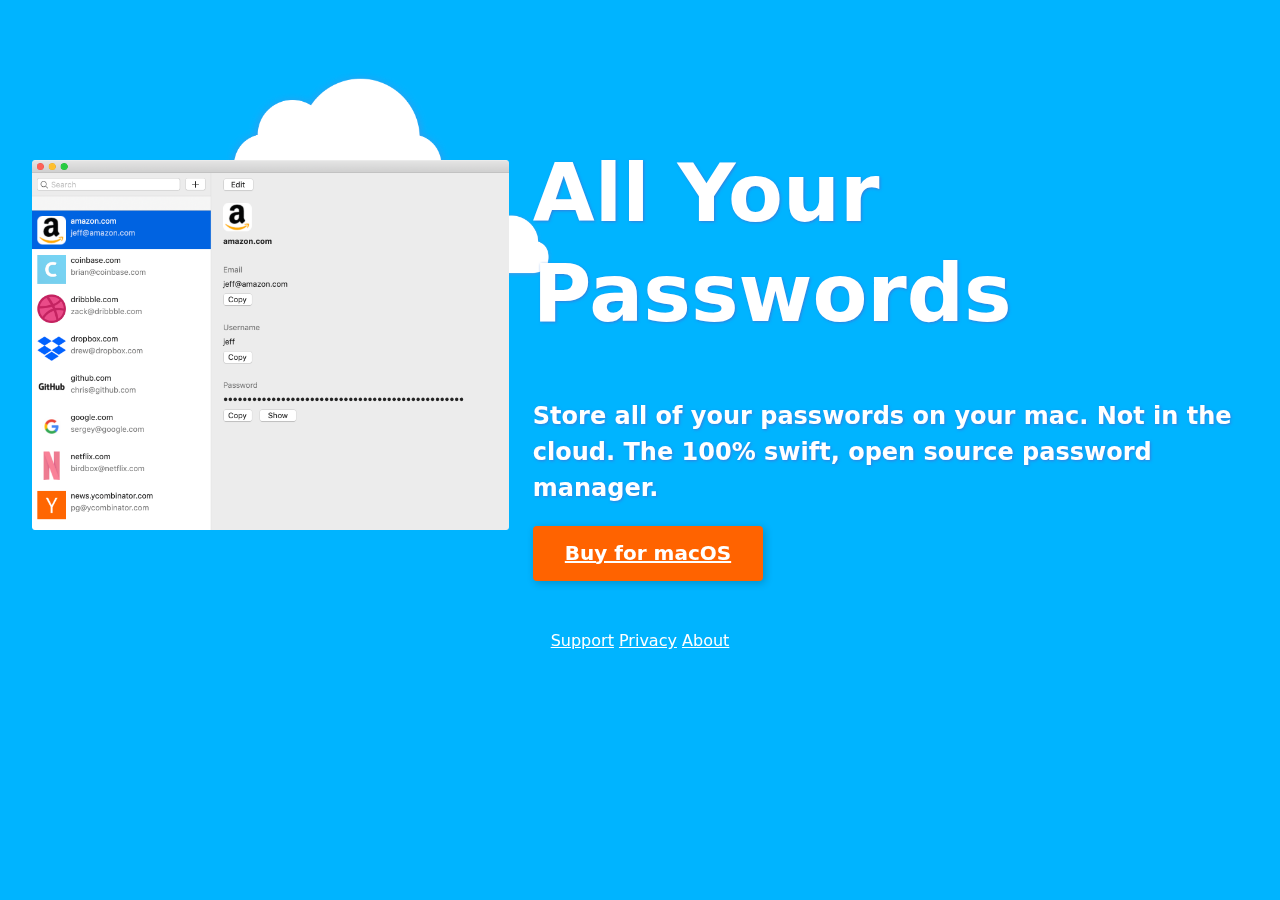
==== index.html @ d954a051 "Add more stuff" ====
<html>
  <head>
    <title>All Your Passwords</title>

    <meta charset="utf-8" />
    <meta name="msapplication-TileColor" content="#da532c">
    <meta name="theme-color" content="#ffffff">
    <meta name="viewport" content="width=device-width,initial-scale=1">
    <meta name="description" content="A macOS app for managing your passwords" />
    <meta name="image" content="https://allyourpasswords.com/social@2x.png" />
    <meta itemprop="name" content="All Your Passwords" />
    <meta itemprop="description" content="A macOS app for managing your passwords" />
    <meta itemprop="image" content="https://allyourpasswords.com/social@2x.png" />
    <meta name="twitter:card" content="summary_large_image" />
    <meta name="twitter:title" content="All Your Passwords" />
    <meta name="twitter:description" content="A macOS app for managing your passwords" />
    <meta name="twitter:site" content="@swlkr" />
    <meta name="twitter:creator" content="@swlkr" />
    <meta name="twitter:image:src" content="https://allyourpasswords.com/social@2x.png" />
    <meta property="og:title" content="All Your Passwords" />
    <meta property="og:description" content="A macOS app for managing your passwords" />
    <meta property="og:image" content="https://allyourpasswords.com/social@2x.png">
    <meta property="og:url" content="https://allyourpasswords.com" />
    <meta property="og:site_name" content="All Your Passwords" />
    <meta property="og:type" content="website" />

    <link rel="apple-touch-icon" sizes="180x180" href="/apple-touch-icon.png">
    <link rel="icon" type="image/png" sizes="32x32" href="/favicon-32x32.png">
    <link rel="icon" type="image/png" sizes="16x16" href="/favicon-16x16.png">
    <link rel="manifest" href="/site.webmanifest">
    <link rel="mask-icon" href="/safari-pinned-tab.svg" color="#5bbad5">

    <link rel="stylesheet" href="tachyons.min.css" />
    <link rel="stylesheet" href="index.css" />
    <link rel="shortcut icon" href="/favicon.ico" />
  </head>
  <body>
    <div id="producthunt" class="tc pa3 bg-orange white f4" style="display: none">
      Welcome product hunt! Use promo code producthunt to get 50% off!
    </div>
    <div class="mw9 center ph3-ns pt6-ns">
      <div class="cf ph2-ns">
        <div class="fl w-100 w-40-ns pt4 ph2 dn db-ns">
          <img src="screenshot.png" />
        </div>
        <div class="fl w-100 w-60-ns pa2">
          <div class="pa2">
            <h1 class="mt0 f-subheadline-l f1 lh-title white" style="text-shadow: 1px 1px 3px #357EDD;">All Your Passwords</h1>
            <h2 class="f3 lh-copy white" style="text-shadow: 1px 1px 3px #357EDD;">
              Store all of your passwords on your mac. Not in the cloud.
              The 100% swift, open source password manager.
            <h2>
            <a href="#!" class="paddle_button f4 br2 shadow-4 bg-orange white grow pv3 ph4 dib" data-product="550998" data-theme="none">
              Buy for macOS
            </a>
          </div>
        </div>
        <div class="fl w-100 w-40-ns pa2 db dn-ns">
          <img src="screenshot.png" />
        </div>
      </div>
    </div>
    <div id="background-wrap">
      <div class="x1">
        <div class="cloud">
          <img src="cloud.png" srcset="cloud@2x.png 1000w, cloud@3x.png 2000w" alt="cloud">
        </div>
      </div>

      <div class="x2">
        <div class="cloud">
          <img src="cloud.png" srcset="cloud@2x.png 1000w, cloud@3x.png 2000w" alt="cloud">
        </div>
      </div>

      <div class="x3">
        <div class="cloud">
          <img src="cloud.png" srcset="cloud@2x.png 1000w, cloud@3x.png 2000w" alt="cloud">
        </div>
      </div>
    </div>
    <div class="h3 db w-100 bottom-0 pa3 tc white">
      <a href="support.html" class="white">Support</a>
      <a href="privacy.html" class="white">Privacy</a>
      <a href="about.html" class="white">About</a>
    </div>
    <script src="https://cdn.paddle.com/paddle/paddle.js"></script>
    <script type="text/javascript">
      Paddle.Setup({ vendor: 39277 });
    </script>
    <script type="text/javascript">
      var urlParams = new URLSearchParams(window.location.search);
      var ref = urlParams.get('ref');
      if(ref === 'producthunt') {
        document.getElementById('producthunt').style.display = 'block';
      }
    </script>
  </body>
</html>
---- index.css ----
body {
  font-family: system-ui, -apple-system, BlinkMacSystemFont, "Segoe UI", Roboto, Helvetica, Arial, sans-serif, "Apple Color Emoji", "Segoe UI Emoji", "Segoe UI Symbol";
  background: #00b4ff;
  color: #333;
  height: 100vh;
  margin: 0;
  padding: 0;
  overflow-x: hidden;
}

#background-wrap {
    bottom: 0;
  left: 0;
  padding-top: 50px;
  position: fixed;
  right: 0;
  top: 0;
  z-index: -1;
}

/* KEYFRAMES */

@-webkit-keyframes animateCloud {
    0% {
        margin-left: -500px;
    }
    100% {
        margin-left: 100%;
    }
}

@-moz-keyframes animateCloud {
    0% {
        margin-left: -500px;
    }
    100% {
        margin-left: 100%;
    }
}

@keyframes animateCloud {
    0% {
        margin-left: -500px;
    }
    100% {
        margin-left: 100%;
    }
}

.blue {
  color: #439EEE;
}

/* ANIMATIONS */

.x1 {
  -webkit-animation: animateCloud 35s linear infinite;
  -moz-animation: animateCloud 35s linear infinite;
  animation: animateCloud 35s linear infinite;

  -webkit-transform: scale(0.65);
  -moz-transform: scale(0.65);
  transform: scale(0.65);
}

.x2 {
  -webkit-animation: animateCloud 20s linear infinite;
  -moz-animation: animateCloud 20s linear infinite;
  animation: animateCloud 20s linear infinite;

  -webkit-transform: scale(0.3);
  -moz-transform: scale(0.3);
  transform: scale(0.3);
}

.x3 {
  -webkit-animation: animateCloud 30s linear infinite;
  -moz-animation: animateCloud 30s linear infinite;
  animation: animateCloud 30s linear infinite;

  -webkit-transform: scale(0.5);
  -moz-transform: scale(0.5);
  transform: scale(0.5);
}

/* OBJECTS */

.cloud {
  height: 120px;
  position: relative;
  width: 350px;
}
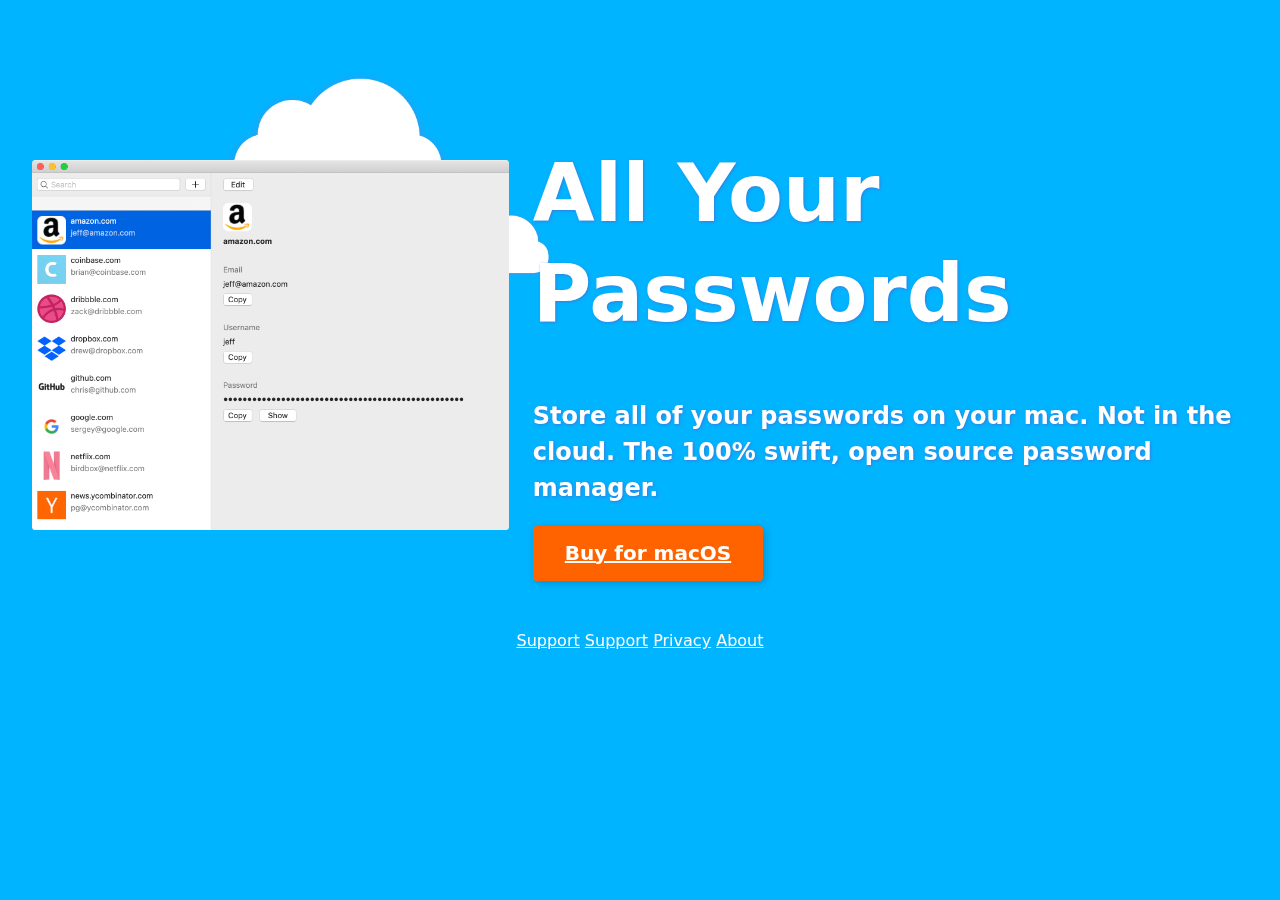
==== commit 9f3852b8: "Add source links better about page" ====
--- a/index.html
+++ b/index.html
@@ -36,7 +36,7 @@
   </head>
   <body>
     <div id="producthunt" class="tc pa3 bg-orange white f4" style="display: none">
-      Welcome product hunt! Use promo code producthunt to get 50% off!
+      Welcome product hunt! Use promo code ph-50 to get 50% off!
     </div>
     <div class="mw9 center ph3-ns pt6-ns">
       <div class="cf ph2-ns">
@@ -80,6 +80,7 @@
       </div>
     </div>
     <div class="h3 db w-100 bottom-0 pa3 tc white">
+      <a href="" class="white">Support</a>
       <a href="support.html" class="white">Support</a>
       <a href="privacy.html" class="white">Privacy</a>
       <a href="about.html" class="white">About</a>
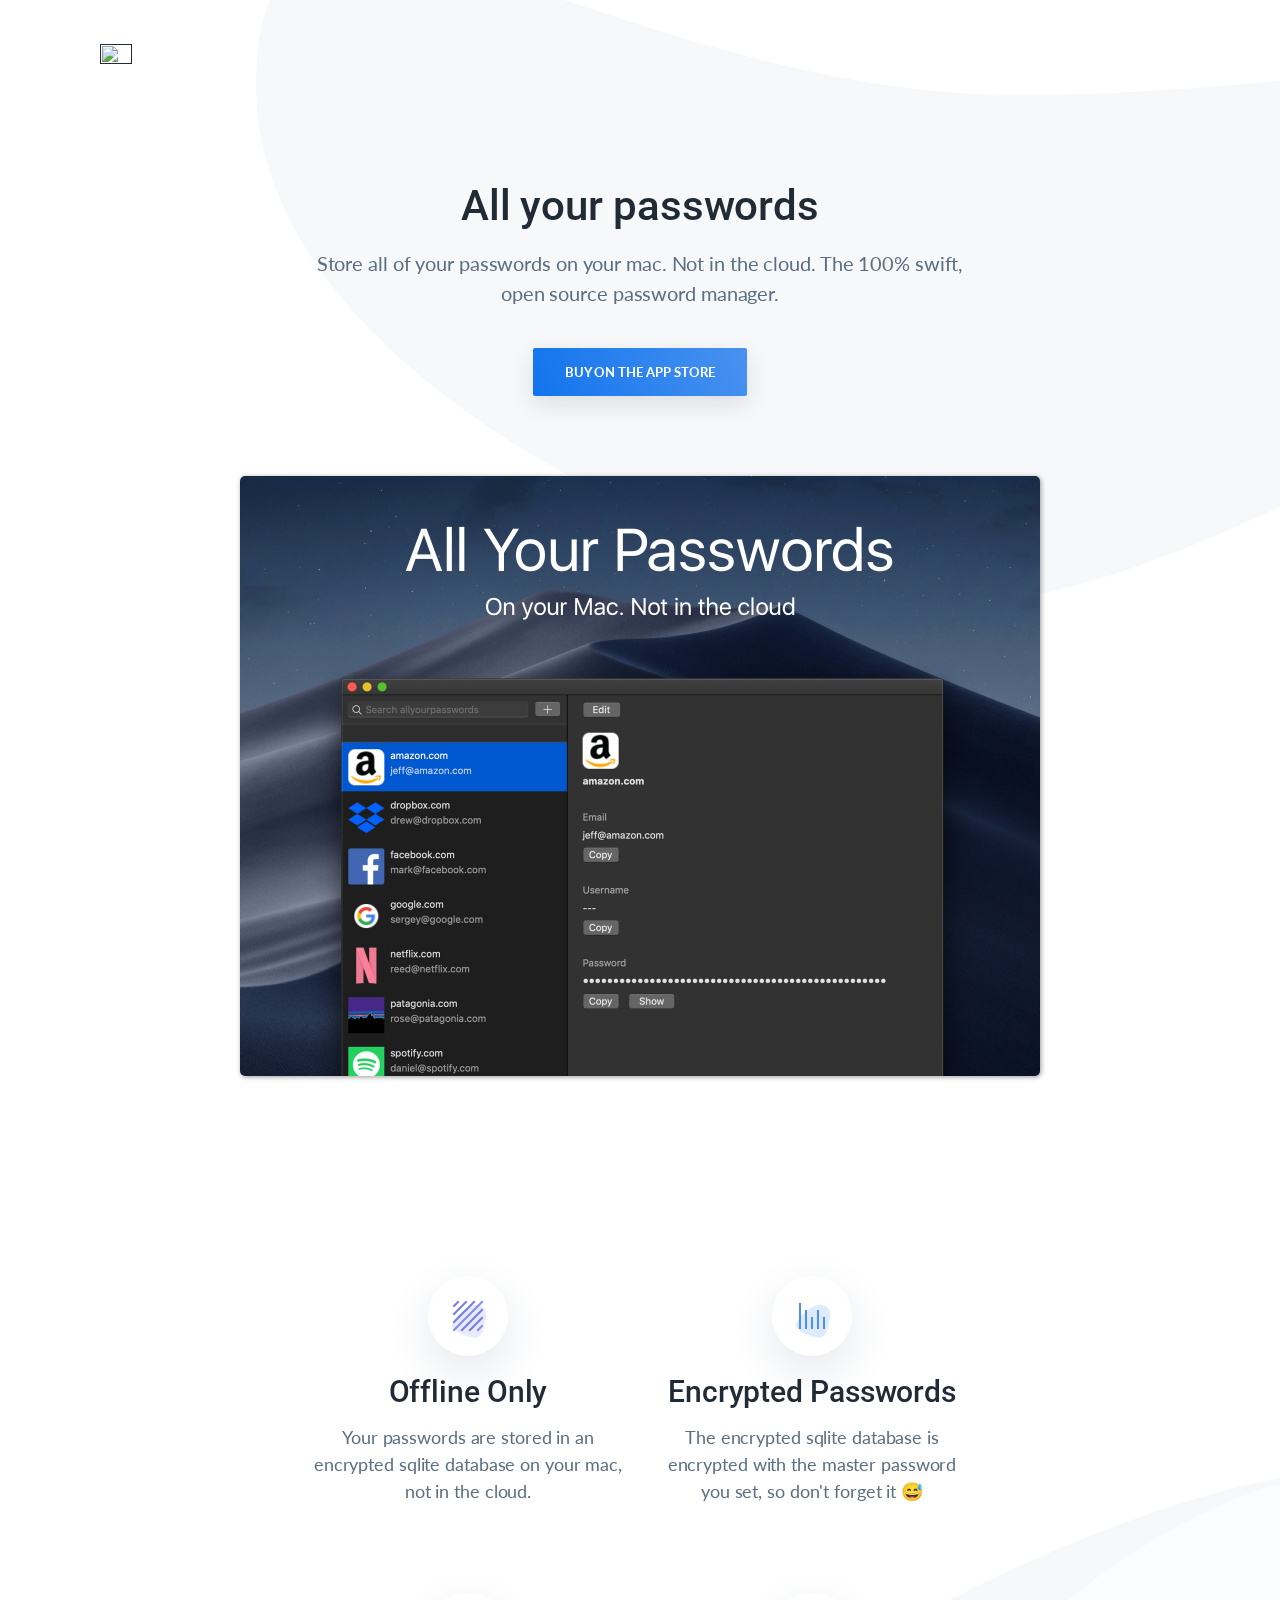
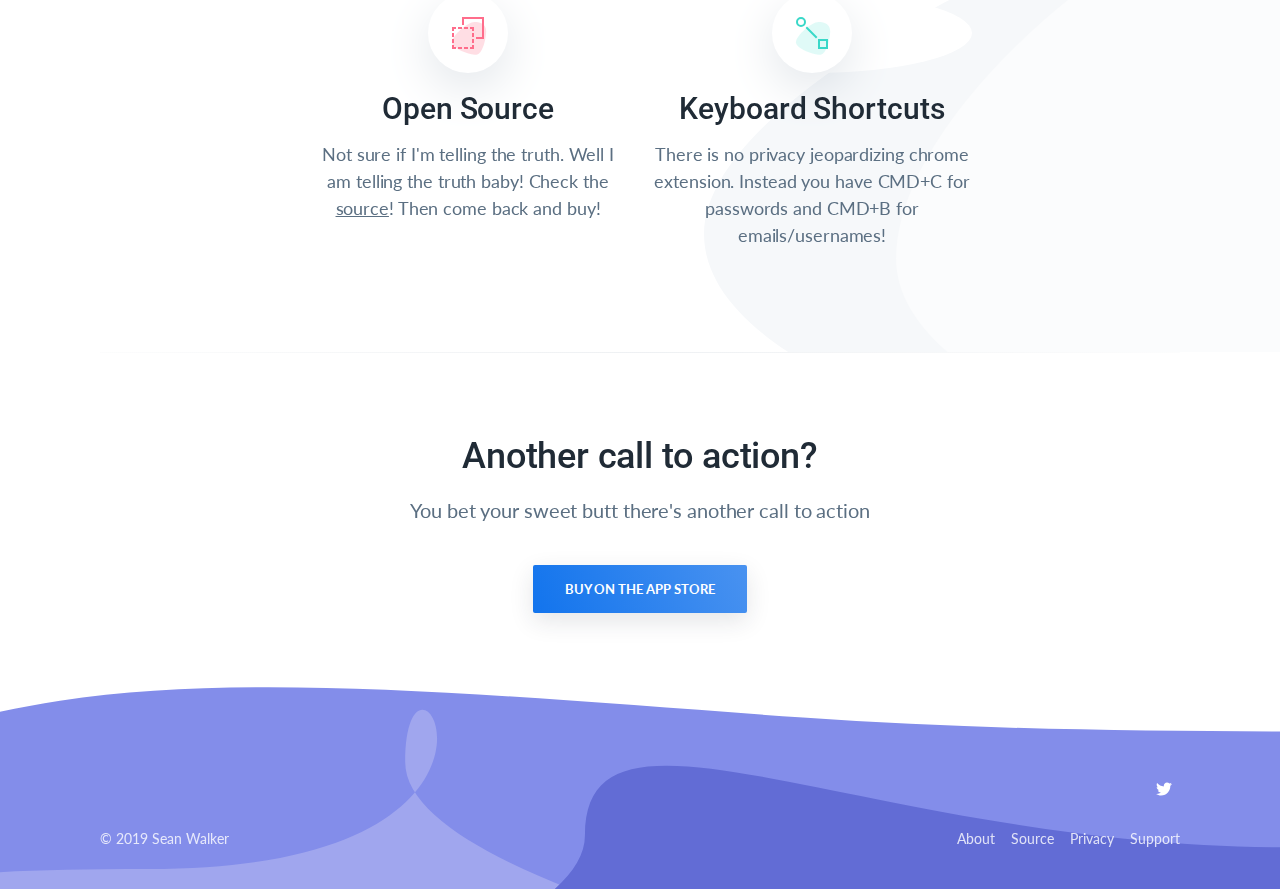
==== commit c8c946f3: "Completely change the lander" ====
--- a/index.html
+++ b/index.html
@@ -1,100 +1,202 @@
-<html>
-  <head>
-    <title>All Your Passwords</title>
-
-    <meta charset="utf-8" />
-    <meta name="msapplication-TileColor" content="#da532c">
-    <meta name="theme-color" content="#ffffff">
-    <meta name="viewport" content="width=device-width,initial-scale=1">
-    <meta name="description" content="A macOS app for managing your passwords" />
-    <meta name="image" content="https://allyourpasswords.com/social@2x.png" />
-    <meta itemprop="name" content="All Your Passwords" />
-    <meta itemprop="description" content="A macOS app for managing your passwords" />
-    <meta itemprop="image" content="https://allyourpasswords.com/social@2x.png" />
-    <meta name="twitter:card" content="summary_large_image" />
-    <meta name="twitter:title" content="All Your Passwords" />
-    <meta name="twitter:description" content="A macOS app for managing your passwords" />
-    <meta name="twitter:site" content="@swlkr" />
-    <meta name="twitter:creator" content="@swlkr" />
-    <meta name="twitter:image:src" content="https://allyourpasswords.com/social@2x.png" />
-    <meta property="og:title" content="All Your Passwords" />
-    <meta property="og:description" content="A macOS app for managing your passwords" />
-    <meta property="og:image" content="https://allyourpasswords.com/social@2x.png">
-    <meta property="og:url" content="https://allyourpasswords.com" />
-    <meta property="og:site_name" content="All Your Passwords" />
-    <meta property="og:type" content="website" />
-
-    <link rel="apple-touch-icon" sizes="180x180" href="/apple-touch-icon.png">
-    <link rel="icon" type="image/png" sizes="32x32" href="/favicon-32x32.png">
-    <link rel="icon" type="image/png" sizes="16x16" href="/favicon-16x16.png">
-    <link rel="manifest" href="/site.webmanifest">
-    <link rel="mask-icon" href="/safari-pinned-tab.svg" color="#5bbad5">
-
-    <link rel="stylesheet" href="tachyons.min.css" />
-    <link rel="stylesheet" href="index.css" />
-    <link rel="shortcut icon" href="/favicon.ico" />
-  </head>
-  <body>
-    <div id="producthunt" class="tc pa3 bg-orange white f4" style="display: none">
-      Welcome product hunt! Use promo code ph-50 to get 50% off!
-    </div>
-    <div class="mw9 center ph3-ns pt6-ns">
-      <div class="cf ph2-ns">
-        <div class="fl w-100 w-40-ns pt4 ph2 dn db-ns">
-          <img src="screenshot.png" />
-        </div>
-        <div class="fl w-100 w-60-ns pa2">
-          <div class="pa2">
-            <h1 class="mt0 f-subheadline-l f1 lh-title white" style="text-shadow: 1px 1px 3px #357EDD;">All Your Passwords</h1>
-            <h2 class="f3 lh-copy white" style="text-shadow: 1px 1px 3px #357EDD;">
-              Store all of your passwords on your mac. Not in the cloud.
-              The 100% swift, open source password manager.
-            <h2>
-            <a href="#!" class="paddle_button f4 br2 shadow-4 bg-orange white grow pv3 ph4 dib" data-product="550998" data-theme="none">
-              Buy for macOS
-            </a>
+<!DOCTYPE html>
+<html lang="en">
+<head>
+  <meta charset="utf-8">
+  <meta http-equiv="X-UA-Compatible" content="IE=edge">
+  <meta name="viewport" content="width=device-width, initial-scale=1">
+  <title>All Your Passwords</title>
+  <link href="https://fonts.googleapis.com/css?family=Lato:400,400i|Roboto:500" rel="stylesheet">
+  <link rel="stylesheet" href="style.css">
+  <meta charset="utf-8" />
+  <meta name="msapplication-TileColor" content="#da532c">
+  <meta name="theme-color" content="#ffffff">
+  <meta name="viewport" content="width=device-width,initial-scale=1">
+  <meta name="description" content="A macOS app for managing your passwords" />
+  <meta name="image" content="https://allyourpasswords.com/social@2x.png" />
+  <meta itemprop="name" content="All Your Passwords" />
+  <meta itemprop="description" content="A macOS app for managing your passwords" />
+  <meta itemprop="image" content="https://allyourpasswords.com/social@2x.png" />
+  <meta name="twitter:card" content="summary_large_image" />
+  <meta name="twitter:title" content="All Your Passwords" />
+  <meta name="twitter:description" content="A macOS app for managing your passwords" />
+  <meta name="twitter:site" content="@swlkr" />
+  <meta name="twitter:creator" content="@swlkr" />
+  <meta name="twitter:image:src" content="https://allyourpasswords.com/social@2x.png" />
+  <meta property="og:title" content="All Your Passwords" />
+  <meta property="og:description" content="A macOS app for managing your passwords" />
+  <meta property="og:image" content="https://allyourpasswords.com/social@2x.png">
+  <meta property="og:url" content="https://allyourpasswords.com" />
+  <meta property="og:site_name" content="All Your Passwords" />
+  <meta property="og:type" content="website" />
+
+  <link rel="apple-touch-icon" sizes="180x180" href="/apple-touch-icon.png">
+  <link rel="icon" type="image/png" sizes="32x32" href="/favicon-32x32.png">
+  <link rel="icon" type="image/png" sizes="16x16" href="/favicon-16x16.png">
+  <link rel="manifest" href="/site.webmanifest">
+  <link rel="mask-icon" href="/safari-pinned-tab.svg" color="#5bbad5">
+  <link rel="shortcut icon" href="/favicon.ico" />
+</head>
+<body class="is-boxed has-animations">
+  <div class="body-wrap boxed-container">
+      <header class="site-header">
+          <div class="container">
+              <div class="site-header-inner">
+                  <div class="brand header-brand">
+                      <h1 class="m-0">
+                          <a href="">
+                            <img src="icon-256@2x.png" width="32" height="32" />
+                          </a>
+                      </h1>
+                  </div>
+              </div>
           </div>
-        </div>
-        <div class="fl w-100 w-40-ns pa2 db dn-ns">
-          <img src="screenshot.png" />
-        </div>
-      </div>
-    </div>
-    <div id="background-wrap">
-      <div class="x1">
-        <div class="cloud">
-          <img src="cloud.png" srcset="cloud@2x.png 1000w, cloud@3x.png 2000w" alt="cloud">
-        </div>
-      </div>
-
-      <div class="x2">
-        <div class="cloud">
-          <img src="cloud.png" srcset="cloud@2x.png 1000w, cloud@3x.png 2000w" alt="cloud">
-        </div>
-      </div>
-
-      <div class="x3">
-        <div class="cloud">
-          <img src="cloud.png" srcset="cloud@2x.png 1000w, cloud@3x.png 2000w" alt="cloud">
-        </div>
-      </div>
-    </div>
-    <div class="h3 db w-100 bottom-0 pa3 tc white">
-      <a href="" class="white">Support</a>
-      <a href="support.html" class="white">Support</a>
-      <a href="privacy.html" class="white">Privacy</a>
-      <a href="about.html" class="white">About</a>
-    </div>
-    <script src="https://cdn.paddle.com/paddle/paddle.js"></script>
-    <script type="text/javascript">
-      Paddle.Setup({ vendor: 39277 });
-    </script>
-    <script type="text/javascript">
-      var urlParams = new URLSearchParams(window.location.search);
-      var ref = urlParams.get('ref');
-      if(ref === 'producthunt') {
-        document.getElementById('producthunt').style.display = 'block';
-      }
-    </script>
-  </body>
+      </header>
+
+      <main>
+          <section class="hero text-center">
+              <div class="container-sm">
+                  <div class="hero-inner">
+                      <h1 class="hero-title h2-mobile mt-0 is-revealing">All your passwords</h1>
+                      <p class="hero-paragraph is-revealing">Store all of your passwords on your mac. Not in the cloud. The 100% swift, open source password manager.</p>
+                      <div class="hero-form newsletter-form field field-grouped is-revealing">
+                          <div class="control" style="margin-left: auto; margin-right: auto">
+                              <a class="button button-primary button-block button-shadow" href="https://itunes.apple.com/us/app/all-your-passwords/id1450537302?mt=12">Buy on the app store</a>
+                          </div>
+                      </div>
+                      <div class="hero-browser">
+
+                          <div class="hero-browser-inner is-revealing" style="box-shadow: 1px 1px 5px #999; border-radius: 5px">
+                            <img src="screenshot1@2x.png" style="border-radius: 5px" />
+                          </div>
+                      </div>
+                  </div>
+              </div>
+          </section>
+
+          <section class="features section text-center">
+              <div class="container">
+                  <div class="features-inner section-inner has-bottom-divider">
+                      <div class="features-wrap">
+                          <div class="feature is-revealing">
+                              <div class="feature-inner">
+                                  <div class="feature-icon">
+                                      <svg width="80" height="80" xmlns="http://www.w3.org/2000/svg">
+                                          <g fill="none" fill-rule="evenodd">
+                                              <path d="M48.066 61.627c6.628 0 10.087-16.79 10.087-23.418 0-6.627-5.025-9.209-11.652-9.209C39.874 29 24 42.507 24 49.135c0 6.627 17.439 12.492 24.066 12.492z" fill-opacity=".24" fill="#A0A6EE"/>
+                                              <path d="M26 54l28-28" stroke="#838DEA" stroke-width="2" stroke-linecap="square"/>
+                                              <path d="M26 46l20-20M26 38l12-12M26 30l4-4M34 54l20-20M42 54l12-12" stroke="#767DE1" stroke-width="2" stroke-linecap="square"/>
+                                              <path d="M50 54l4-4" stroke="#838DEA" stroke-width="2" stroke-linecap="square"/>
+                                          </g>
+                                      </svg>
+                                  </div>
+                                  <h3 class="feature-title">Offline Only</h3>
+                                  <p class="text-sm">Your passwords are stored in an encrypted sqlite database on your mac, not in the cloud.</p>
+                              </div>
+                          </div>
+                          <div class="feature is-revealing">
+                              <div class="feature-inner">
+                                  <div class="feature-icon">
+                                      <svg width="80" height="80" xmlns="http://www.w3.org/2000/svg">
+                                          <g fill="none" fill-rule="evenodd">
+                                              <path d="M48.066 61.627c6.628 0 10.087-16.79 10.087-23.418 0-6.627-5.025-9.209-11.652-9.209C39.874 29 24 42.507 24 49.135c0 6.627 17.439 12.492 24.066 12.492z" fill-opacity=".24" fill="#75ABF3"/>
+                                              <path d="M34 52V35M40 52V42M46 52V35M52 52V42M28 52V28" stroke="#4D8EF7" stroke-width="2" stroke-linecap="square"/>
+                                          </g>
+                                      </svg>
+                                  </div>
+                                  <h3 class="feature-title">Encrypted Passwords</h3>
+                                  <p class="text-sm">The encrypted sqlite database is encrypted with the master password you set, so don't forget it 😅</p>
+                              </div>
+                          </div>
+                      </div>
+                      <div class="features-wrap">
+                          <div class="feature is-revealing">
+                              <div class="feature-inner">
+                                  <div class="feature-icon">
+                                      <svg width="80" height="80" xmlns="http://www.w3.org/2000/svg">
+                                          <g fill="none" fill-rule="evenodd">
+                                              <path d="M48.066 61.627c6.628 0 10.087-16.79 10.087-23.418 0-6.627-5.025-9.209-11.652-9.209C39.874 29 24 42.507 24 49.135c0 6.627 17.439 12.492 24.066 12.492z" fill-opacity=".32" fill="#FF97AC"/>
+                                              <path stroke="#FF6D8B" stroke-width="2" stroke-linecap="square" d="M49 45h6V25H35v6M43 55h2v-2M25 53v2h2M27 35h-2v2"/>
+                                              <path stroke="#FF6D8B" stroke-width="2" stroke-linecap="square" d="M43 35h2v2M39 55h-2M33 55h-2M39 35h-2M33 35h-2M45 49v-2M25 49v-2M25 43v-2M45 43v-2"/>
+                                          </g>
+                                      </svg>
+
+                                  </div>
+                                  <h3 class="feature-title">Open Source</h3>
+                                  <p class="text-sm">Not sure if I'm telling the truth. Well I am telling the truth baby! Check the <a href="https://github.com/swlkr/allyourpasswords">source</a>! Then come back and buy!</p>
+                              </div>
+                          </div>
+                          <div class="feature is-revealing">
+                              <div class="feature-inner">
+                                  <div class="feature-icon">
+                                      <svg width="80" height="80" xmlns="http://www.w3.org/2000/svg">
+                                          <g transform="translate(24 25)" fill="none" fill-rule="evenodd">
+                                              <path d="M24.066 36.627c6.628 0 10.087-16.79 10.087-23.418C34.153 6.582 29.128 4 22.501 4 15.874 4 0 17.507 0 24.135c0 6.627 17.439 12.492 24.066 12.492z" fill-opacity=".32" fill="#A0EEE5"/>
+                                              <circle stroke="#39D8C8" stroke-width="2" stroke-linecap="square" cx="5" cy="4" r="4"/>
+                                              <path stroke="#39D8C8" stroke-width="2" stroke-linecap="square" d="M23 22h8v8h-8zM11 10l9 9"/>
+                                          </g>
+                                      </svg>
+                                  </div>
+                                  <h3 class="feature-title">Keyboard Shortcuts</h3>
+                                  <p class="text-sm">There is no privacy jeopardizing chrome extension. Instead you have CMD+C for passwords and CMD+B for emails/usernames!</p>
+                              </div>
+                          </div>
+                      </div>
+                  </div>
+              </div>
+          </section>
+
+          <section class="newsletter section">
+              <div class="container-sm">
+                  <div class="newsletter-inner section-inner">
+                      <div class="newsletter-header text-center is-revealing">
+                          <h2 class="section-title mt-0">Another call to action?</h2>
+                          <p class="section-paragraph">You bet your sweet butt there's another call to action</p>
+                      </div>
+                      <div class="footer-form newsletter-form field field-grouped is-revealing">
+                          <div class="control" style="margin-left: auto; margin-right: auto">
+                              <a class="button button-primary button-block button-shadow" href="https://itunes.apple.com/us/app/all-your-passwords/id1450537302?mt=12">Buy on the app store</a>
+                          </div>
+                      </div>
+                  </div>
+              </div>
+          </section>
+      </main>
+
+      <footer class="site-footer text-light">
+          <div class="container">
+              <div class="site-footer-inner">
+                  <div class="brand footer-brand">
+                  </div>
+                  <ul class="footer-links list-reset">
+                      <li>
+                          <a href="about.html">About</a>
+                      </li>
+                      <li>
+                          <a href="https://github.com/swlkr/allyourpasswords">Source</a>
+                      </li>
+                      <li>
+                          <a href="privacy.html">Privacy</a>
+                      </li>
+                      <li>
+                          <a href="support.html">Support</a>
+                      </li>
+                  </ul>
+                  <ul class="footer-social-links list-reset">
+                      <li>
+                          <a href="https://twitter.com/swlkr">
+                              <span class="screen-reader-text">Twitter</span>
+                              <svg width="16" height="16" xmlns="http://www.w3.org/2000/svg">
+                                  <path d="M16 3c-.6.3-1.2.4-1.9.5.7-.4 1.2-1 1.4-1.8-.6.4-1.3.6-2.1.8-.6-.6-1.5-1-2.4-1-1.7 0-3.2 1.5-3.2 3.3 0 .3 0 .5.1.7-2.7-.1-5.2-1.4-6.8-3.4-.3.5-.4 1-.4 1.7 0 1.1.6 2.1 1.5 2.7-.5 0-1-.2-1.5-.4C.7 7.7 1.8 9 3.3 9.3c-.3.1-.6.1-.9.1-.2 0-.4 0-.6-.1.4 1.3 1.6 2.3 3.1 2.3-1.1.9-2.5 1.4-4.1 1.4H0c1.5.9 3.2 1.5 5 1.5 6 0 9.3-5 9.3-9.3v-.4C15 4.3 15.6 3.7 16 3z" fill="#FFFFFF"/>
+                              </svg>
+                          </a>
+                      </li>
+                  </ul>
+                  <div class="footer-copyright">&copy; 2019 Sean Walker</div>
+              </div>
+          </div>
+      </footer>
+  </div>
+
+  <script src="main.js"></script>
+</body>
 </html>
--- a/style.css
+++ b/style.css
@@ -0,0 +1,3 @@
+html{line-height:1.15;-ms-text-size-adjust:100%;-webkit-text-size-adjust:100%}body{margin:0}article,aside,footer,header,nav,section{display:block}h1{font-size:2em;margin:0.67em 0}figcaption,figure,main{display:block}figure{margin:1em 40px}hr{box-sizing:content-box;height:0;overflow:visible}pre{font-family:monospace, monospace;font-size:1em}a{background-color:transparent;-webkit-text-decoration-skip:objects}abbr[title]{border-bottom:none;text-decoration:underline;-webkit-text-decoration:underline dotted;text-decoration:underline dotted}b,strong{font-weight:inherit}b,strong{font-weight:bolder}code,kbd,samp{font-family:monospace, monospace;font-size:1em}dfn{font-style:italic}mark{background-color:#ff0;color:#000}small{font-size:80%}sub,sup{font-size:75%;line-height:0;position:relative;vertical-align:baseline}sub{bottom:-0.25em}sup{top:-0.5em}audio,video{display:inline-block}audio:not([controls]){display:none;height:0}img{border-style:none}svg:not(:root){overflow:hidden}button,input,optgroup,select,textarea{font-family:sans-serif;font-size:100%;line-height:1.15;margin:0}button,input{overflow:visible}button,select{text-transform:none}button,html [type="button"],[type="reset"],[type="submit"]{-webkit-appearance:button}button::-moz-focus-inner,[type="button"]::-moz-focus-inner,[type="reset"]::-moz-focus-inner,[type="submit"]::-moz-focus-inner{border-style:none;padding:0}button:-moz-focusring,[type="button"]:-moz-focusring,[type="reset"]:-moz-focusring,[type="submit"]:-moz-focusring{outline:1px dotted ButtonText}fieldset{padding:0.35em 0.75em 0.625em}legend{box-sizing:border-box;color:inherit;display:table;max-width:100%;padding:0;white-space:normal}progress{display:inline-block;vertical-align:baseline}textarea{overflow:auto}[type="checkbox"],[type="radio"]{box-sizing:border-box;padding:0}[type="number"]::-webkit-inner-spin-button,[type="number"]::-webkit-outer-spin-button{height:auto}[type="search"]{-webkit-appearance:textfield;outline-offset:-2px}[type="search"]::-webkit-search-cancel-button,[type="search"]::-webkit-search-decoration{-webkit-appearance:none}::-webkit-file-upload-button{-webkit-appearance:button;font:inherit}details,menu{display:block}summary{display:list-item}canvas{display:inline-block}template{display:none}[hidden]{display:none}html{box-sizing:border-box}*,*:before,*:after{box-sizing:inherit}body{background:#fff;-moz-osx-font-smoothing:grayscale;-webkit-font-smoothing:antialiased}hr{border:0;display:block;height:1px;background:#E3E7EB;background:linear-gradient(to right, rgba(227,231,235,0.1) 0, rgba(227,231,235,0.6) 50%, rgba(227,231,235,0.1) 100%);margin-top:24px;margin-bottom:24px}ul,ol{margin-top:0;margin-bottom:24px;padding-left:24px}ul{list-style:disc}ol{list-style:decimal}li>ul,li>ol{margin-bottom:0}dl{margin-top:0;margin-bottom:24px}dt{font-weight:700}dd{margin-left:24px;margin-bottom:24px}img{height:auto;max-width:100%;vertical-align:middle}figure{margin:24px 0}figcaption{font-size:16px;line-height:24px;padding:8px 0}img,svg{display:block}table{border-collapse:collapse;margin-bottom:24px;width:100%}tr{border-bottom:1px solid #E3E7EB}th{text-align:left}th,td{padding:10px 16px}th:first-child,td:first-child{padding-left:0}th:last-child,td:last-child{padding-right:0}html{font-size:18px;line-height:27px}@media (min-width: 641px){html{font-size:20px;line-height:30px;letter-spacing:-0.1px}}body{color:#5B6F82;font-size:1rem}body,button,input,select,textarea{font-family:"Lato", sans-serif}a{color:inherit;text-decoration:underline}a:hover,a:active{outline:0;text-decoration:none}h1,h2,h3,h4,h5,h6,.h1,.h2,.h3,.h4,.h5,.h6{clear:both;color:#202B36;font-family:"Roboto", sans-serif;font-weight:500}h1,.h1{font-size:36px;line-height:46px;letter-spacing:-0.2px}@media (min-width: 641px){h1,.h1{font-size:42px;line-height:52px;letter-spacing:-0.1px}}h2,.h2{font-size:30px;line-height:40px;letter-spacing:-0.1px}@media (min-width: 641px){h2,.h2{font-size:36px;line-height:46px;letter-spacing:-0.2px}}h3,.h3,blockquote{font-size:20px;line-height:30px;letter-spacing:-0.1px}@media (min-width: 641px){h3,.h3,blockquote{font-size:30px;line-height:40px;letter-spacing:-0.1px}}h4,h5,h6,.h4,.h5,.h6{font-size:18px;line-height:27px;letter-spacing:-0.1px}@media (min-width: 641px){h4,h5,h6,.h4,.h5,.h6{font-size:20px;line-height:30px;letter-spacing:-0.1px}}@media (max-width: 640px){.h1-mobile{font-size:36px;line-height:46px;letter-spacing:-0.2px}.h2-mobile{font-size:30px;line-height:40px;letter-spacing:-0.1px}.h3-mobile{font-size:20px;line-height:30px;letter-spacing:-0.1px}.h4-mobile,.h5-mobile,.h6-mobile{font-size:18px;line-height:27px;letter-spacing:-0.1px}}.text-light{color:rgba(255,255,255,0.8)}.text-light a{color:rgba(255,255,255,0.8)}.text-light h1,.text-light h2,.text-light h3,.text-light h4,.text-light h5,.text-light h6,.text-light .h1,.text-light .h2,.text-light .h3,.text-light .h4,.text-light .h5,.text-light .h6{color:#fff !important}.text-sm{font-size:18px;line-height:27px;letter-spacing:-0.1px}.text-xs{font-size:16px;line-height:24px;letter-spacing:-0.1px}h1,h2,.h1,.h2{margin-top:48px;margin-bottom:16px}h3,.h3{margin-top:36px;margin-bottom:12px}h4,h5,h6,.h4,.h5,.h6{margin-top:24px;margin-bottom:4px}p{margin-top:0;margin-bottom:24px}dfn,cite,em,i{font-style:italic}blockquote{color:#92A2B1;font-style:italic;margin-top:24px;margin-bottom:24px;margin-left:24px}blockquote::before{content:"\201C"}blockquote::after{content:"\201D"}blockquote p{display:inline}address{color:#5B6F82;border-width:1px 0;border-style:solid;border-color:#E3E7EB;padding:24px 0;margin:0 0 24px}pre,pre h1,pre h2,pre h3,pre h4,pre h5,pre h6,pre .h1,pre .h2,pre .h3,pre .h4,pre .h5,pre .h6{font-family:"Courier 10 Pitch", Courier, monospace}pre,code,kbd,tt,var{background:#F6F8FA}pre{font-size:16px;line-height:24px;margin-bottom:1.6em;max-width:100%;overflow:auto;padding:24px;margin-top:24px;margin-bottom:24px}code,kbd,tt,var{font-family:Monaco, Consolas, "Andale Mono", "DejaVu Sans Mono", monospace;font-size:16px;padding:2px 4px}abbr,acronym{cursor:help}mark,ins{text-decoration:none}small{font-size:18px;line-height:27px;letter-spacing:-0.1px}b,strong{font-weight:700}button,input,select,textarea,label{font-size:18px;line-height:27px}.container,.container-sm{width:100%;margin:0 auto;padding-left:16px;padding-right:16px}@media (min-width: 481px){.container,.container-sm{padding-left:24px;padding-right:24px}}.container{max-width:1128px}.container-sm{max-width:848px}.container .container-sm{max-width:800px;padding-left:0;padding-right:0}.screen-reader-text{clip:rect(1px, 1px, 1px, 1px);position:absolute !important;height:1px;width:1px;overflow:hidden;word-wrap:normal !important}.screen-reader-text:focus{border-radius:2px;box-shadow:0 0 2px 2px rgba(0,0,0,0.6);clip:auto !important;display:block;font-size:13px;letter-spacing:0px;font-weight:700;line-height:16px;text-transform:uppercase;text-decoration:none;background-color:#fff;color:#4992F0 !important;border:none;height:auto;left:8px;padding:16px 32px;top:8px;width:auto;z-index:100000}.list-reset{list-style:none;padding:0}.text-left{text-align:left}.text-center{text-align:center}.text-right{text-align:right}.text-primary{color:#4992F0}.text-secondary{color:#838DEA}.has-top-divider{position:relative}.has-top-divider::before{content:'';position:absolute;top:0;left:0;width:100%;display:block;height:1px;background:#E3E7EB;background:linear-gradient(to right, rgba(227,231,235,0.1) 0, rgba(227,231,235,0.6) 50%, rgba(227,231,235,0.1) 100%)}.has-bottom-divider{position:relative}.has-bottom-divider::after{content:'';position:absolute;bottom:0;left:0;width:100%;display:block;height:1px;background:#E3E7EB;background:linear-gradient(to right, rgba(227,231,235,0.1) 0, rgba(227,231,235,0.6) 50%, rgba(227,231,235,0.1) 100%)}.m-0{margin:0}.mt-0{margin-top:0}.mr-0{margin-right:0}.mb-0{margin-bottom:0}.ml-0{margin-left:0}.m-8{margin:8px}.mt-8{margin-top:8px}.mr-8{margin-right:8px}.mb-8{margin-bottom:8px}.ml-8{margin-left:8px}.m-16{margin:16px}.mt-16{margin-top:16px}.mr-16{margin-right:16px}.mb-16{margin-bottom:16px}.ml-16{margin-left:16px}.m-24{margin:24px}.mt-24{margin-top:24px}.mr-24{margin-right:24px}.mb-24{margin-bottom:24px}.ml-24{margin-left:24px}.m-32{margin:32px}.mt-32{margin-top:32px}.mr-32{margin-right:32px}.mb-32{margin-bottom:32px}.ml-32{margin-left:32px}.m-40{margin:40px}.mt-40{margin-top:40px}.mr-40{margin-right:40px}.mb-40{margin-bottom:40px}.ml-40{margin-left:40px}.m-48{margin:48px}.mt-48{margin-top:48px}.mr-48{margin-right:48px}.mb-48{margin-bottom:48px}.ml-48{margin-left:48px}.m-56{margin:56px}.mt-56{margin-top:56px}.mr-56{margin-right:56px}.mb-56{margin-bottom:56px}.ml-56{margin-left:56px}.m-64{margin:64px}.mt-64{margin-top:64px}.mr-64{margin-right:64px}.mb-64{margin-bottom:64px}.ml-64{margin-left:64px}.p-0{padding:0}.pt-0{padding-top:0}.pr-0{padding-right:0}.pb-0{padding-bottom:0}.pl-0{padding-left:0}.p-8{padding:8px}.pt-8{padding-top:8px}.pr-8{padding-right:8px}.pb-8{padding-bottom:8px}.pl-8{padding-left:8px}.p-16{padding:16px}.pt-16{padding-top:16px}.pr-16{padding-right:16px}.pb-16{padding-bottom:16px}.pl-16{padding-left:16px}.p-24{padding:24px}.pt-24{padding-top:24px}.pr-24{padding-right:24px}.pb-24{padding-bottom:24px}.pl-24{padding-left:24px}.p-32{padding:32px}.pt-32{padding-top:32px}.pr-32{padding-right:32px}.pb-32{padding-bottom:32px}.pl-32{padding-left:32px}.p-40{padding:40px}.pt-40{padding-top:40px}.pr-40{padding-right:40px}.pb-40{padding-bottom:40px}.pl-40{padding-left:40px}.p-48{padding:48px}.pt-48{padding-top:48px}.pr-48{padding-right:48px}.pb-48{padding-bottom:48px}.pl-48{padding-left:48px}.p-56{padding:56px}.pt-56{padding-top:56px}.pr-56{padding-right:56px}.pb-56{padding-bottom:56px}.pl-56{padding-left:56px}.p-64{padding:64px}.pt-64{padding-top:64px}.pr-64{padding-right:64px}.pb-64{padding-bottom:64px}.pl-64{padding-left:64px}.sr .has-animations .is-revealing{visibility:hidden}.input,.textarea{background-color:#fff;border-width:1px;border-style:solid;border-color:#E3E7EB;color:#5B6F82;max-width:100%;width:100%}.input::-webkit-input-placeholder,.textarea::-webkit-input-placeholder{color:#92A2B1}.input:-ms-input-placeholder,.textarea:-ms-input-placeholder{color:#92A2B1}.input::-ms-input-placeholder,.textarea::-ms-input-placeholder{color:#92A2B1}.input::placeholder,.textarea::placeholder{color:#92A2B1}.input::-ms-input-placeholder,.textarea::-ms-input-placeholder{color:#92A2B1}.input:-ms-input-placeholder,.textarea:-ms-input-placeholder{color:#92A2B1}.input:hover,.textarea:hover{border-color:#d4dae0}.input:active,.input:focus,.textarea:active,.textarea:focus{outline:none;border-color:#4992F0}.input[disabled],.textarea[disabled]{cursor:not-allowed;background-color:#F6F8FA;border-color:#F6F8FA}.input{-moz-appearance:none;-webkit-appearance:none;font-size:16px;letter-spacing:-0.1px;line-height:20px;border-radius:2px;padding:13px 16px;height:48px;box-shadow:none}.input .inline-input{display:inline;width:auto}.textarea{display:block;min-width:100%;resize:vertical}.textarea .inline-textarea{display:inline;width:auto}.field-grouped>.control:not(:last-child){margin-bottom:8px}@media (min-width: 641px){.field-grouped{display:flex}.field-grouped>.control{flex-shrink:0}.field-grouped>.control.control-expanded{flex-grow:1;flex-shrink:1}.field-grouped>.control:not(:last-child){margin-bottom:0;margin-right:8px}}.button{display:inline-flex;font-size:13px;letter-spacing:0px;font-weight:700;line-height:16px;text-transform:uppercase;text-decoration:none !important;background-color:#fff;color:#4992F0 !important;border:none;border-radius:2px;cursor:pointer;justify-content:center;padding:16px 32px;height:48px;text-align:center;white-space:nowrap}.button:active{outline:0}.button::before{border-radius:2px}.button-shadow{position:relative}.button-shadow::before{content:'';position:absolute;top:0;right:0;bottom:0;left:0;box-shadow:0 8px 24px rgba(32,43,54,0.12);mix-blend-mode:multiply;transition:box-shadow .15s ease}.button-shadow:hover::before{box-shadow:0 8px 24px rgba(32,43,54,0.25)}.button-sm{padding:8px 24px;height:32px}.button-sm.button-shadow::before{box-shadow:0 4px 16px rgba(32,43,54,0.12)}.button-sm.button-shadow:hover::before{box-shadow:0 4px 16px rgba(32,43,54,0.25)}.button-primary{color:#fff !important;transition:background .15s ease}.button-primary{background:#2e83ef;background:linear-gradient(65deg, #1274ED 0, #4992F0 100%)}.button-primary:hover{background:#3386ef;background:linear-gradient(65deg, #1777ed 0, #4e95f0 100%)}.button-block{display:flex}.site-header{position:relative;padding:24px 0}.site-header::before{content:'';position:absolute;top:0;left:16%;width:84%;height:500px;background-image:url([data-uri]);background-size:1140px 500px;background-repeat:no-repeat}.site-header-inner{position:relative;display:flex;justify-content:space-between;align-items:center}.header-links{display:inline-flex}.header-links li{display:inline-flex}.header-links a:not(.button){font-size:13px;line-height:18px;letter-spacing:0px;font-weight:700;color:#5B6F82;text-transform:uppercase;text-decoration:none;line-height:16px;padding:8px 24px}.header-links a:not(.button):hover,.header-links a:not(.button):active{color:#202B36}@media (min-width: 641px){.site-header{position:relative;padding:24px 0}.site-header::before{top:-50%;left:20%;width:80%;height:651px;background-size:1480px 651px}}.hero{position:relative;padding-top:40px;padding-bottom:40px}.hero-paragraph{margin-bottom:32px}.hero-browser{position:relative;margin-top:80px}.hero-browser-inner{position:relative}.hero-browser-inner svg{width:100%;height:auto;overflow:visible}.bubble-1,.bubble-2,.bubble-3,.bubble-4{position:absolute}.bubble-1 svg,.bubble-2 svg,.bubble-3 svg,.bubble-4 svg{height:auto}.bubble-1{top:-15px;left:70px}.bubble-1 svg{width:34px}.bubble-2{bottom:0;right:-30px}.bubble-2 svg{width:78px}.bubble-3{left:-40px;bottom:-40px}.bubble-3 svg{width:143px}.bubble-4{top:-25px;right:-54px}.bubble-4 svg{width:104px}@media (min-width: 641px){.hero{padding-top:80px;padding-bottom:120px}.hero-paragraph{margin-bottom:40px;padding-left:72px;padding-right:72px}.bubble-1 svg,.bubble-2 svg,.bubble-3 svg,.bubble-4 svg{width:auto}.bubble-1{top:85px;left:-30px}.bubble-2{bottom:-8px;right:-75px}.bubble-3{left:-140px;bottom:-120px}.bubble-4{top:-35px;right:-110px}}.features{position:relative}.features::before{content:'';position:absolute;bottom:0;left:0;width:100%;height:482px;background-image:url([data-uri]);background-size:1205px 482px;background-repeat:no-repeat}.features-wrap{display:flex;flex-wrap:wrap;justify-content:center;margin-right:-12px;margin-left:-12px}.features-wrap:first-child{margin-top:-8px}.features-wrap:last-child{margin-bottom:-8px}.feature{padding:8px 12px;width:368px;max-width:344px;flex-grow:1}.feature-inner{height:100%}.feature-icon{position:relative;display:flex;justify-content:center;background:#fff;border-radius:50%}.feature-icon::before{content:'';position:absolute;top:0;width:80px;height:80px;border-radius:50%;box-shadow:0 16px 48px #E3E7EB;mix-blend-mode:multiply}@supports (-ms-ime-align: auto){.feature-icon::before{box-shadow:0 16px 48px rgba(32,43,54,0.12)}}.feature-title{margin-top:20px}@media (min-width: 641px){.features::before{left:55%;width:45%}.features-wrap:first-child{margin-top:-32px}.features-wrap:last-child{margin-bottom:-32px}.feature{padding:32px 12px}.feature-title{margin-top:16px}}.newsletter .section-inner{padding-bottom:64px}.newsletter .section-paragraph{margin-bottom:32px}.newsletter-form{max-width:475px;margin:0 auto}@media (min-width: 641px){.newsletter .section-inner{padding-bottom:120px}.newsletter .section-paragraph{margin-bottom:40px;padding-left:72px;padding-right:72px}}.is-boxed{background:#F6F8FA}.body-wrap{background:#fff;overflow:hidden;display:flex;flex-direction:column;min-height:100vh}.boxed-container{max-width:1440px;margin:0 auto;box-shadow:0 16px 48px #E3E7EB}@supports (-ms-ime-align: auto){.boxed-container{box-shadow:0 16px 48px rgba(32,43,54,0.12)}}main{flex:1 0 auto}.section-inner{position:relative;padding-top:48px;padding-bottom:48px}@media (min-width: 641px){.section-inner{padding-top:80px;padding-bottom:80px}}.site-footer{position:relative;font-size:14px;line-height:20px;letter-spacing:0px}.site-footer::before{content:'';position:absolute;bottom:0;left:0;width:100%;height:259px;background-image:url([data-uri]);background-size:1440px 259px;background-repeat:no-repeat}.site-footer a{color:rgba(255,255,255,0.8);text-decoration:none}.site-footer a:hover,.site-footer a:active{color:#fff;text-decoration:underline}.site-footer-inner{position:relative;display:flex;flex-wrap:wrap;padding-top:40px;padding-bottom:40px}.footer-brand,.footer-links,.footer-social-links,.footer-copyright{flex:none;width:100%;display:inline-flex;justify-content:center}.footer-brand,.footer-links,.footer-social-links{margin-bottom:24px}.footer-links li+li,.footer-social-links li+li{margin-left:16px}.footer-social-links li{display:inline-flex}.footer-social-links li a{padding:8px}@media (min-width: 641px){.site-footer::before{height:202px}.site-footer-inner{justify-content:space-between}.footer-brand,.footer-links,.footer-social-links,.footer-copyright{flex:50%}.footer-brand,.footer-copyright{justify-content:flex-start}.footer-links,.footer-social-links{justify-content:flex-end}.footer-links{order:1;margin-bottom:0}}
+
+/*# sourceMappingURL=[data-uri] */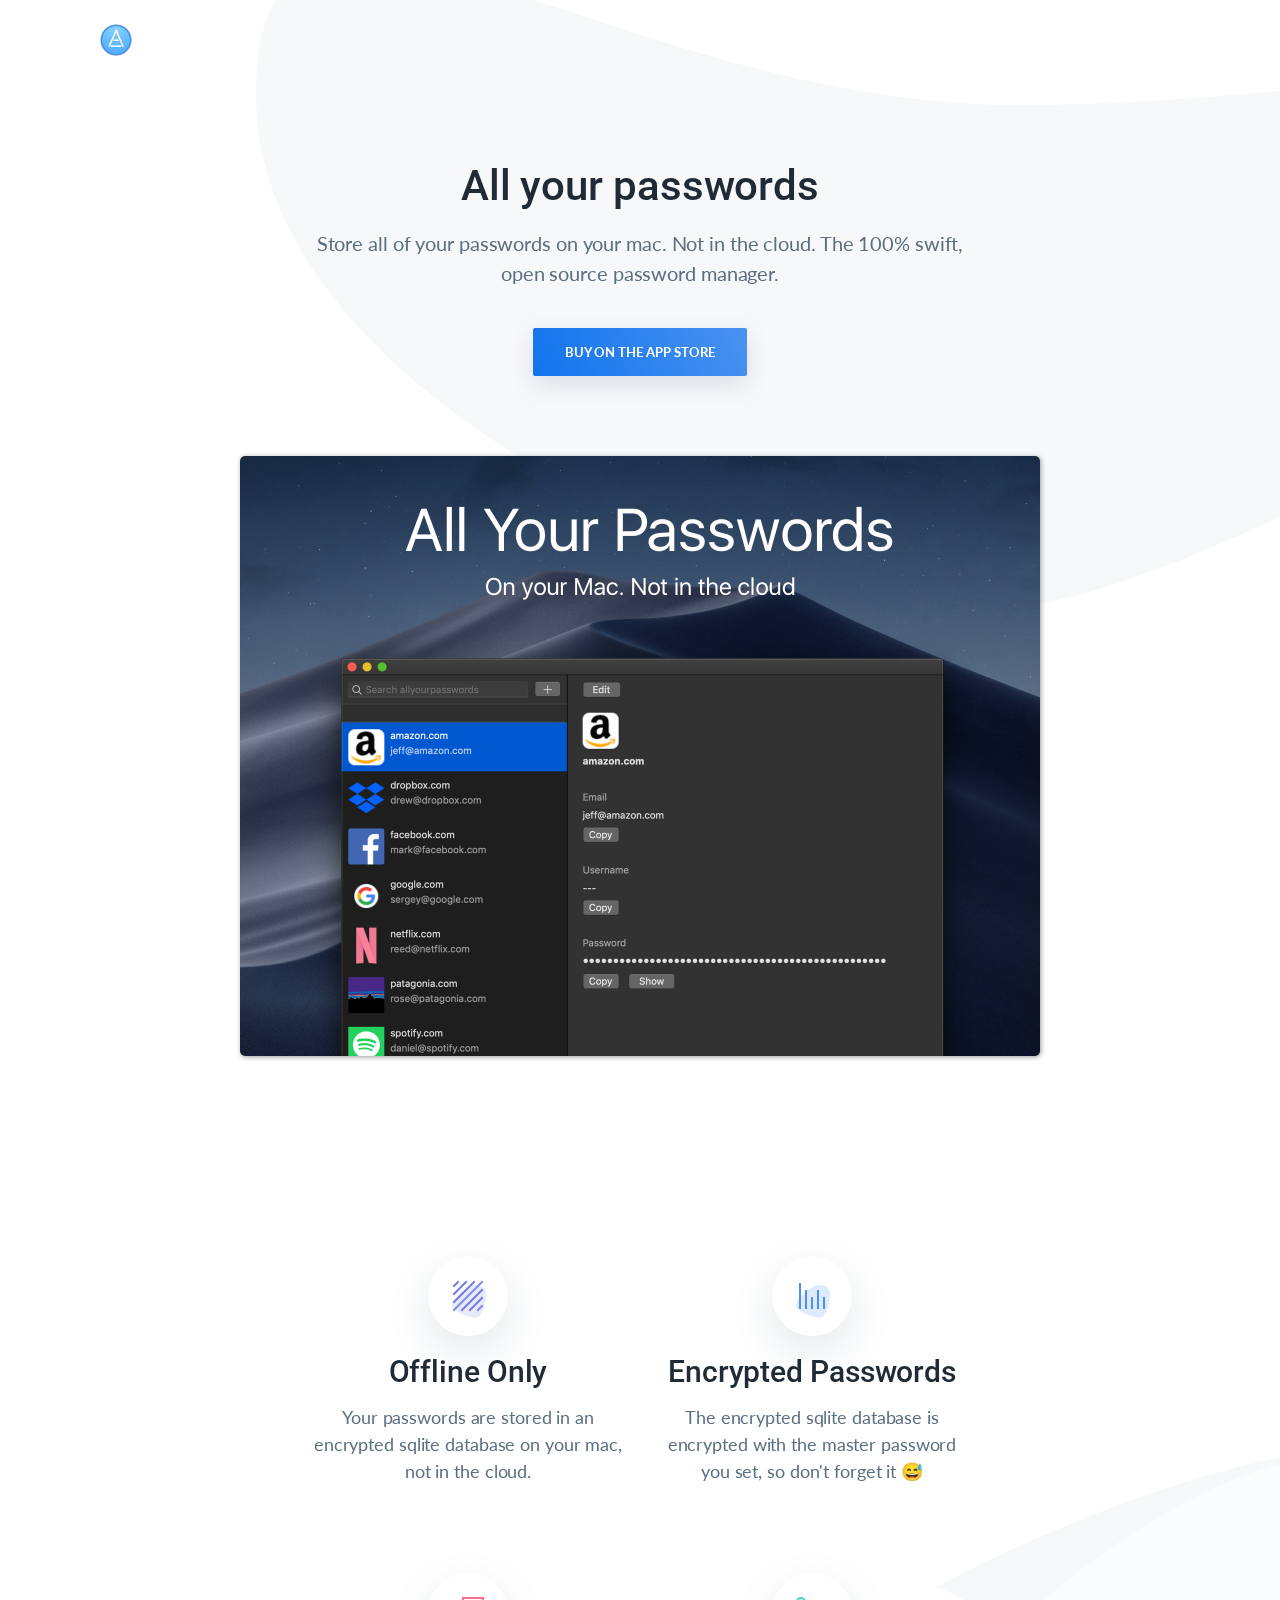
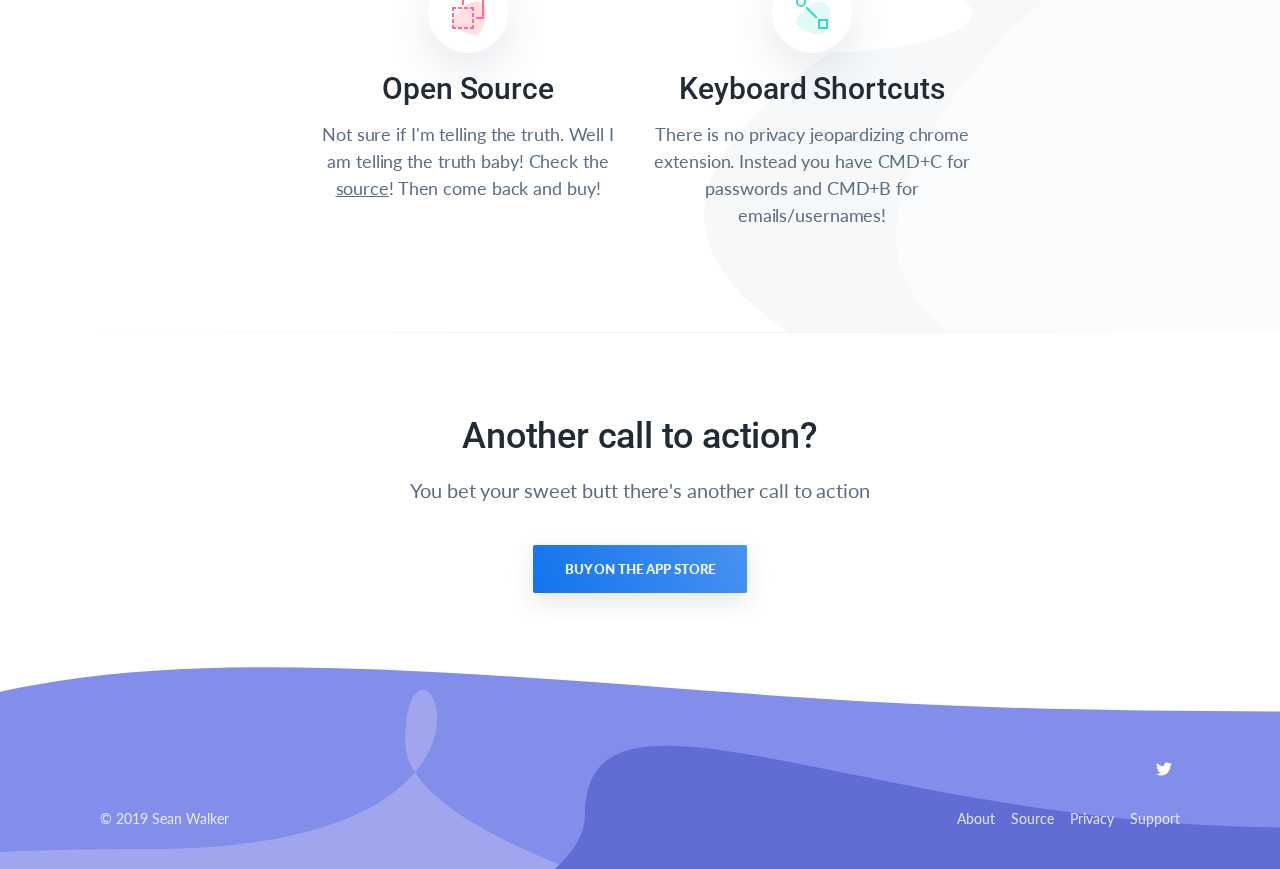
==== commit 23dcdfc4: "Fix icon" ====
--- a/index.html
+++ b/index.html
@@ -44,7 +44,7 @@
                   <div class="brand header-brand">
                       <h1 class="m-0">
                           <a href="">
-                            <img src="icon-256@2x.png" width="32" height="32" />
+                            <img src="Icon-256@2x.png" width="32" height="32" />
                           </a>
                       </h1>
                   </div>
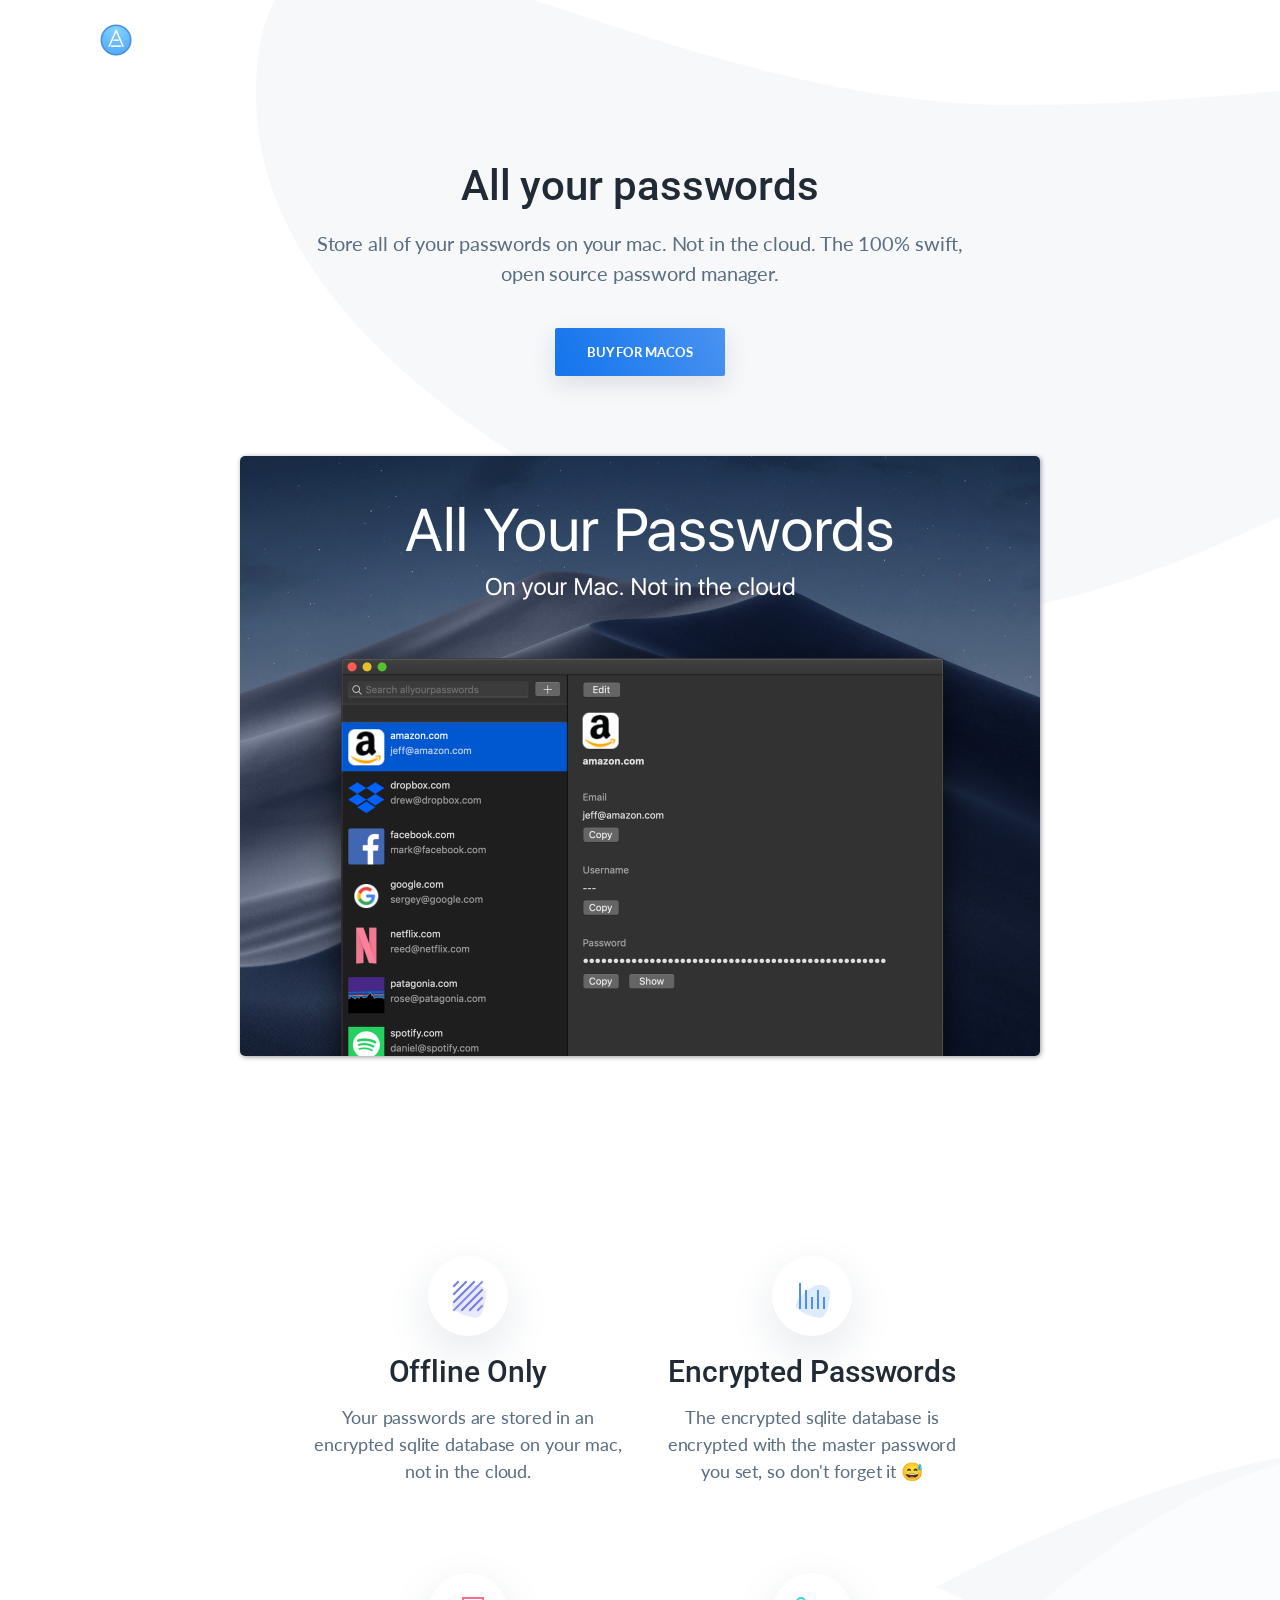
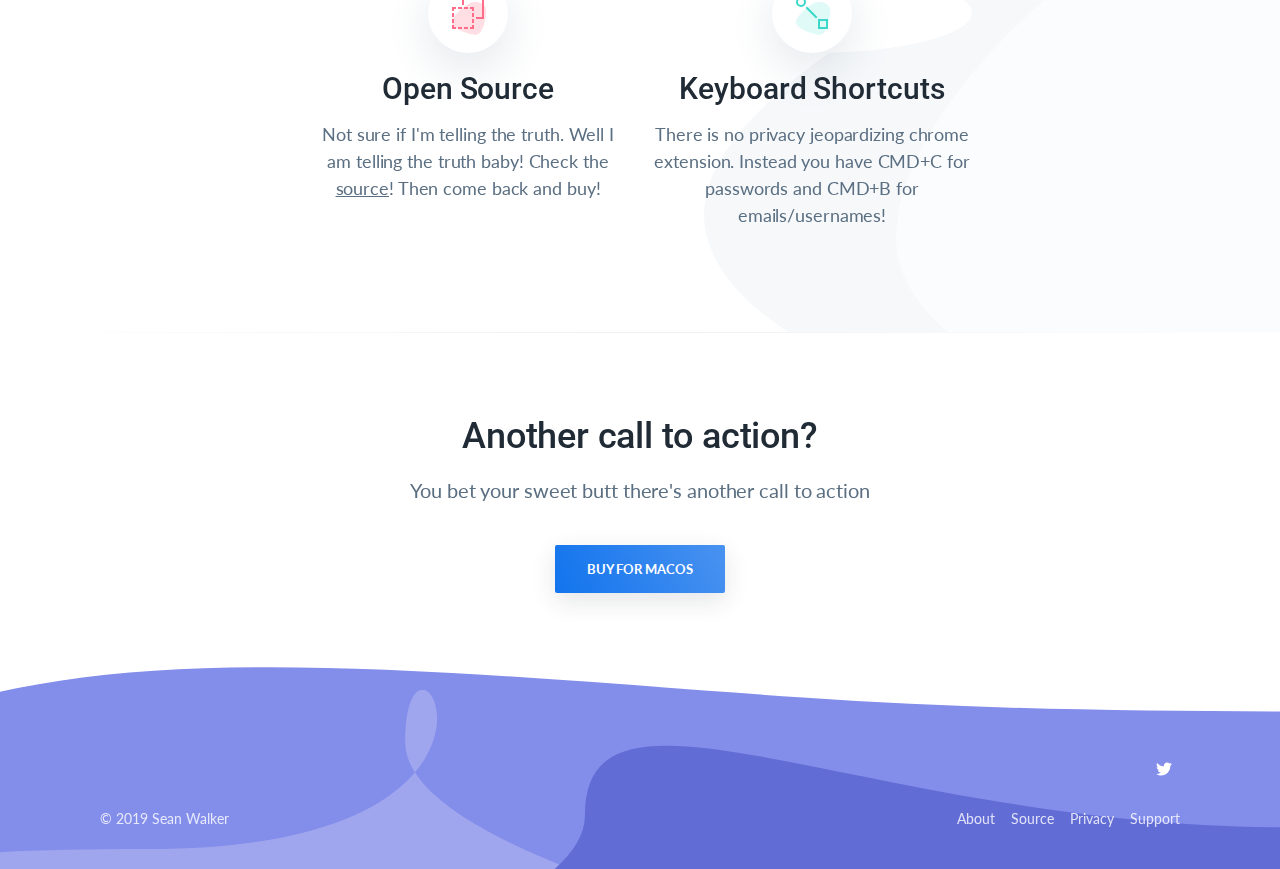
==== commit 8895c62a: "Add paddle back in" ====
--- a/index.html
+++ b/index.html
@@ -60,7 +60,7 @@
                       <p class="hero-paragraph is-revealing">Store all of your passwords on your mac. Not in the cloud. The 100% swift, open source password manager.</p>
                       <div class="hero-form newsletter-form field field-grouped is-revealing">
                           <div class="control" style="margin-left: auto; margin-right: auto">
-                              <a class="button button-primary button-block button-shadow" href="https://itunes.apple.com/us/app/all-your-passwords/id1450537302?mt=12">Buy on the app store</a>
+                              <a class="button button-primary button-block button-shadow paddle_button" href="#!" data-product="550998" data-theme="none">Buy for macOS</a>
                           </div>
                       </div>
                       <div class="hero-browser">
@@ -154,7 +154,7 @@
                       </div>
                       <div class="footer-form newsletter-form field field-grouped is-revealing">
                           <div class="control" style="margin-left: auto; margin-right: auto">
-                              <a class="button button-primary button-block button-shadow" href="https://itunes.apple.com/us/app/all-your-passwords/id1450537302?mt=12">Buy on the app store</a>
+                              <a class="button button-primary button-block button-shadow paddle_button" href="#!" data-product="550998" data-theme="none">Buy for macOS</a>
                           </div>
                       </div>
                   </div>
@@ -198,5 +198,9 @@
   </div>
 
   <script src="main.js"></script>
+  <script src="https://cdn.paddle.com/paddle/paddle.js"></script>
+  <script type="text/javascript">
+    Paddle.Setup({ vendor: 39277 });
+  </script>
 </body>
 </html>
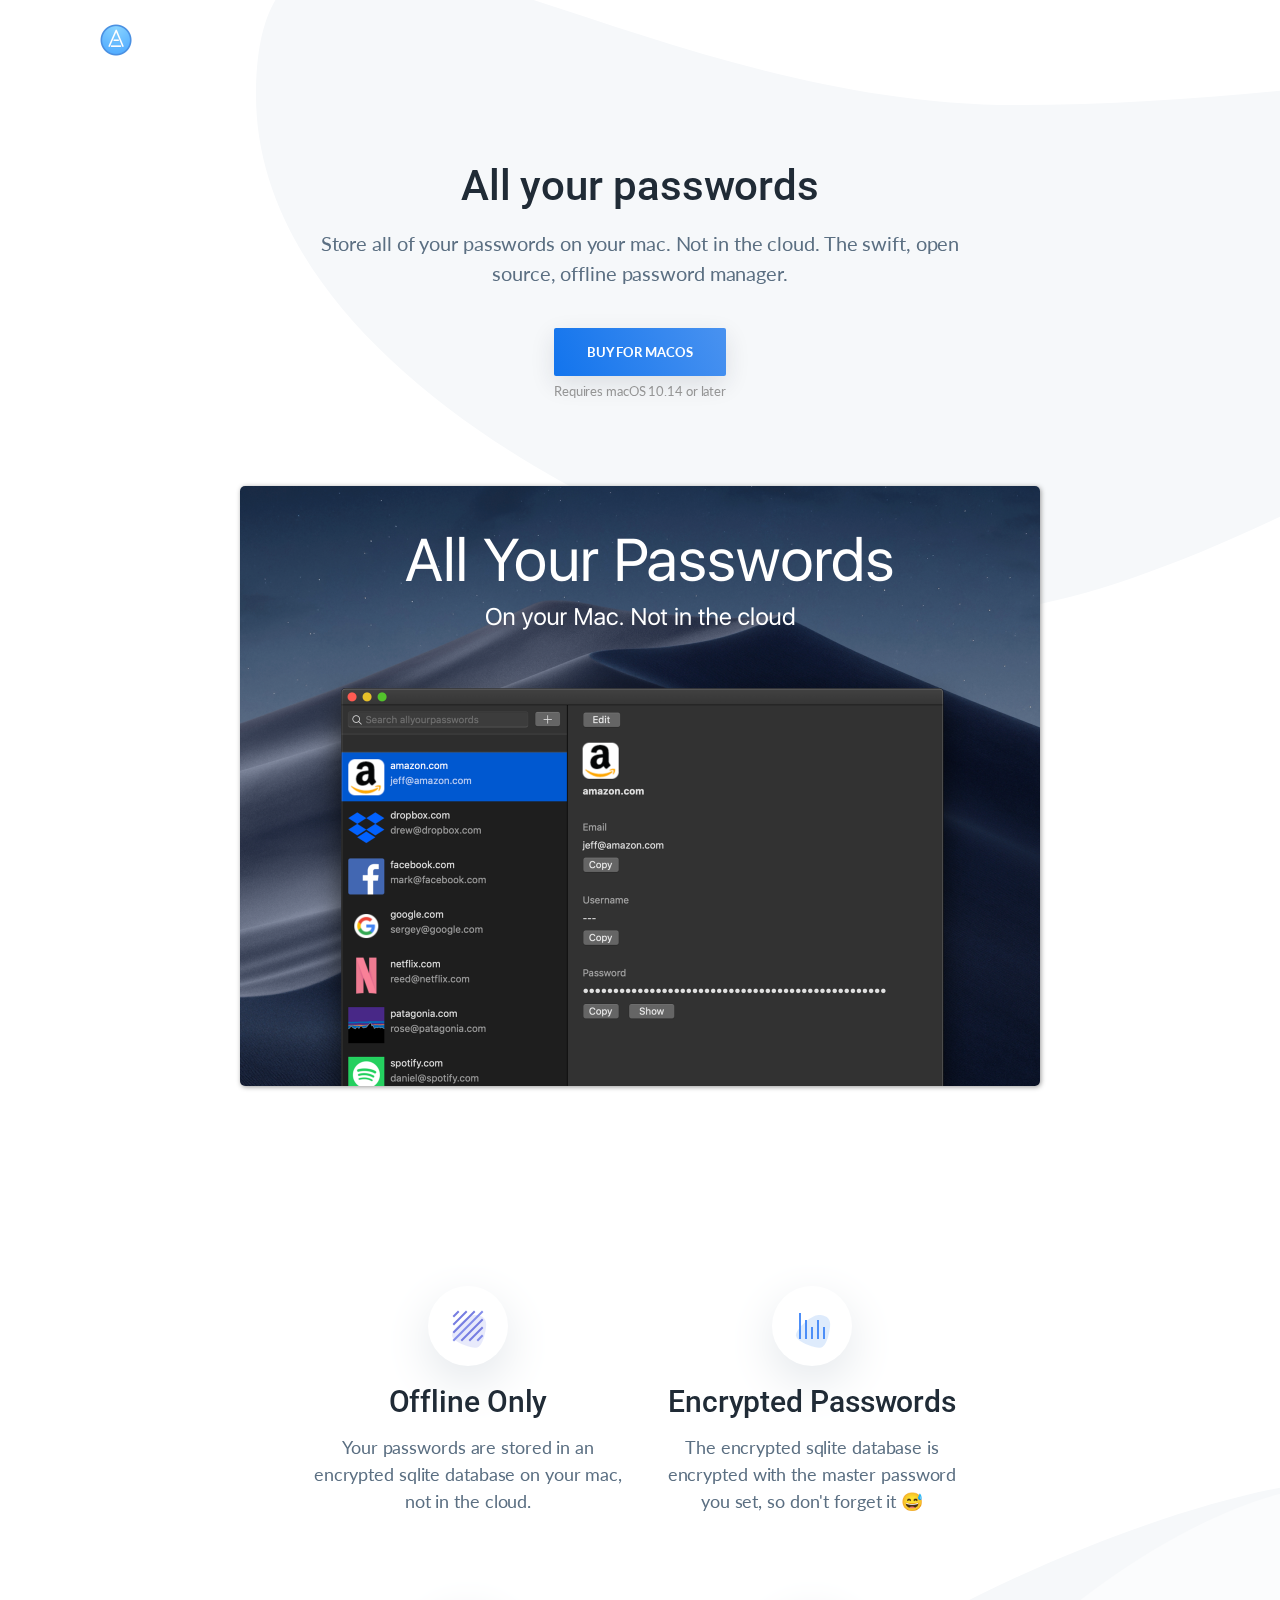
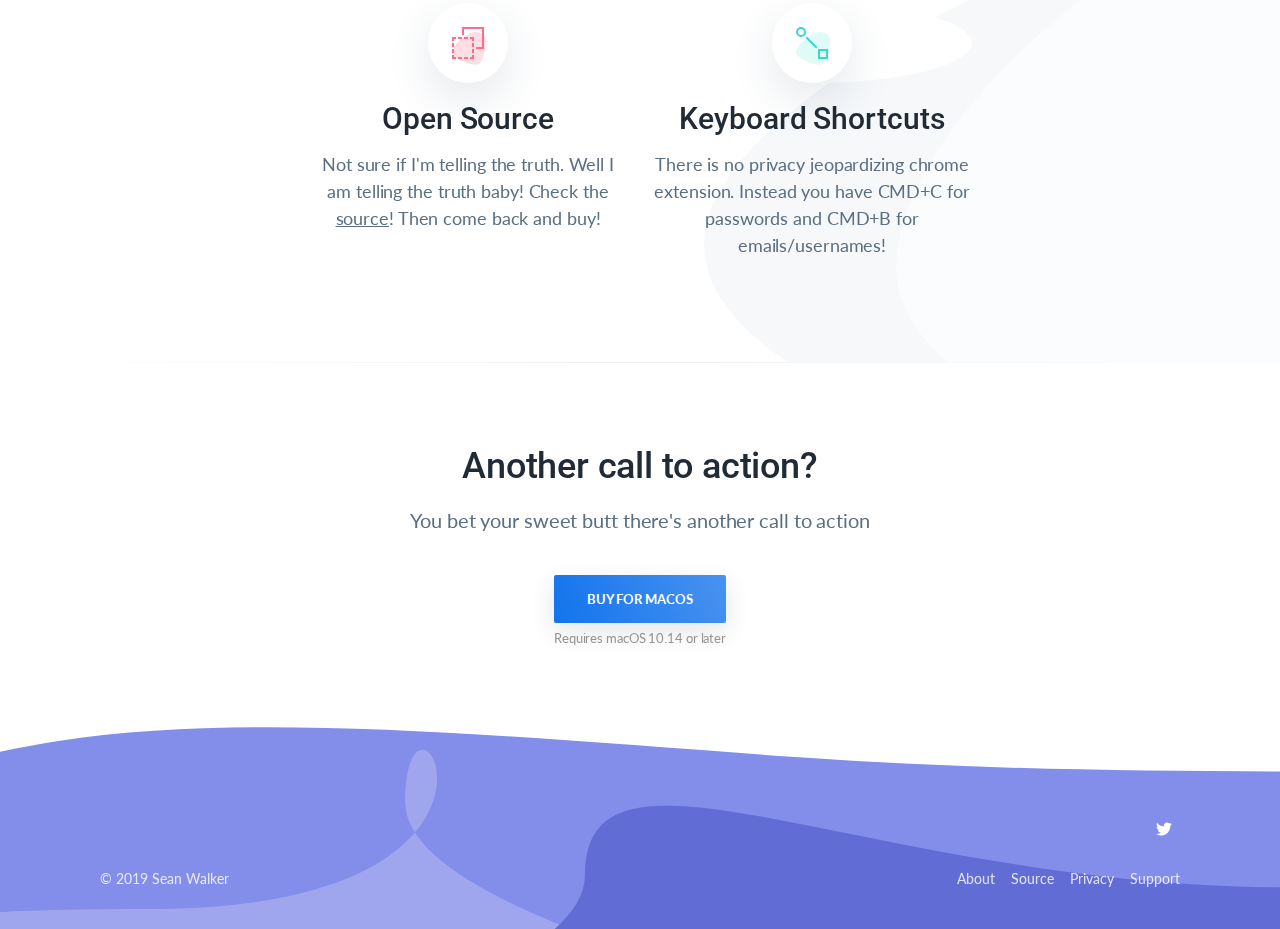
==== commit c447727d: "Update lander to say requires 10.14" ====
--- a/index.html
+++ b/index.html
@@ -4,7 +4,7 @@
   <meta charset="utf-8">
   <meta http-equiv="X-UA-Compatible" content="IE=edge">
   <meta name="viewport" content="width=device-width, initial-scale=1">
-  <title>All Your Passwords</title>
+  <title>All Your Passwords | The offline password manager</title>
   <link href="https://fonts.googleapis.com/css?family=Lato:400,400i|Roboto:500" rel="stylesheet">
   <link rel="stylesheet" href="style.css">
   <meta charset="utf-8" />
@@ -57,10 +57,11 @@
               <div class="container-sm">
                   <div class="hero-inner">
                       <h1 class="hero-title h2-mobile mt-0 is-revealing">All your passwords</h1>
-                      <p class="hero-paragraph is-revealing">Store all of your passwords on your mac. Not in the cloud. The 100% swift, open source password manager.</p>
+                      <p class="hero-paragraph is-revealing">Store all of your passwords on your mac. Not in the cloud. The swift, open source, offline password manager.</p>
                       <div class="hero-form newsletter-form field field-grouped is-revealing">
                           <div class="control" style="margin-left: auto; margin-right: auto">
                               <a class="button button-primary button-block button-shadow paddle_button" href="#!" data-product="550998" data-theme="none">Buy for macOS</a>
+			      <div style="color: #999; font-size: 13px">Requires macOS 10.14 or later</div>
                           </div>
                       </div>
                       <div class="hero-browser">
@@ -155,6 +156,7 @@
                       <div class="footer-form newsletter-form field field-grouped is-revealing">
                           <div class="control" style="margin-left: auto; margin-right: auto">
                               <a class="button button-primary button-block button-shadow paddle_button" href="#!" data-product="550998" data-theme="none">Buy for macOS</a>
+			                        <div style="color: #999; font-size: 13px">Requires macOS 10.14 or later</div>
                           </div>
                       </div>
                   </div>
